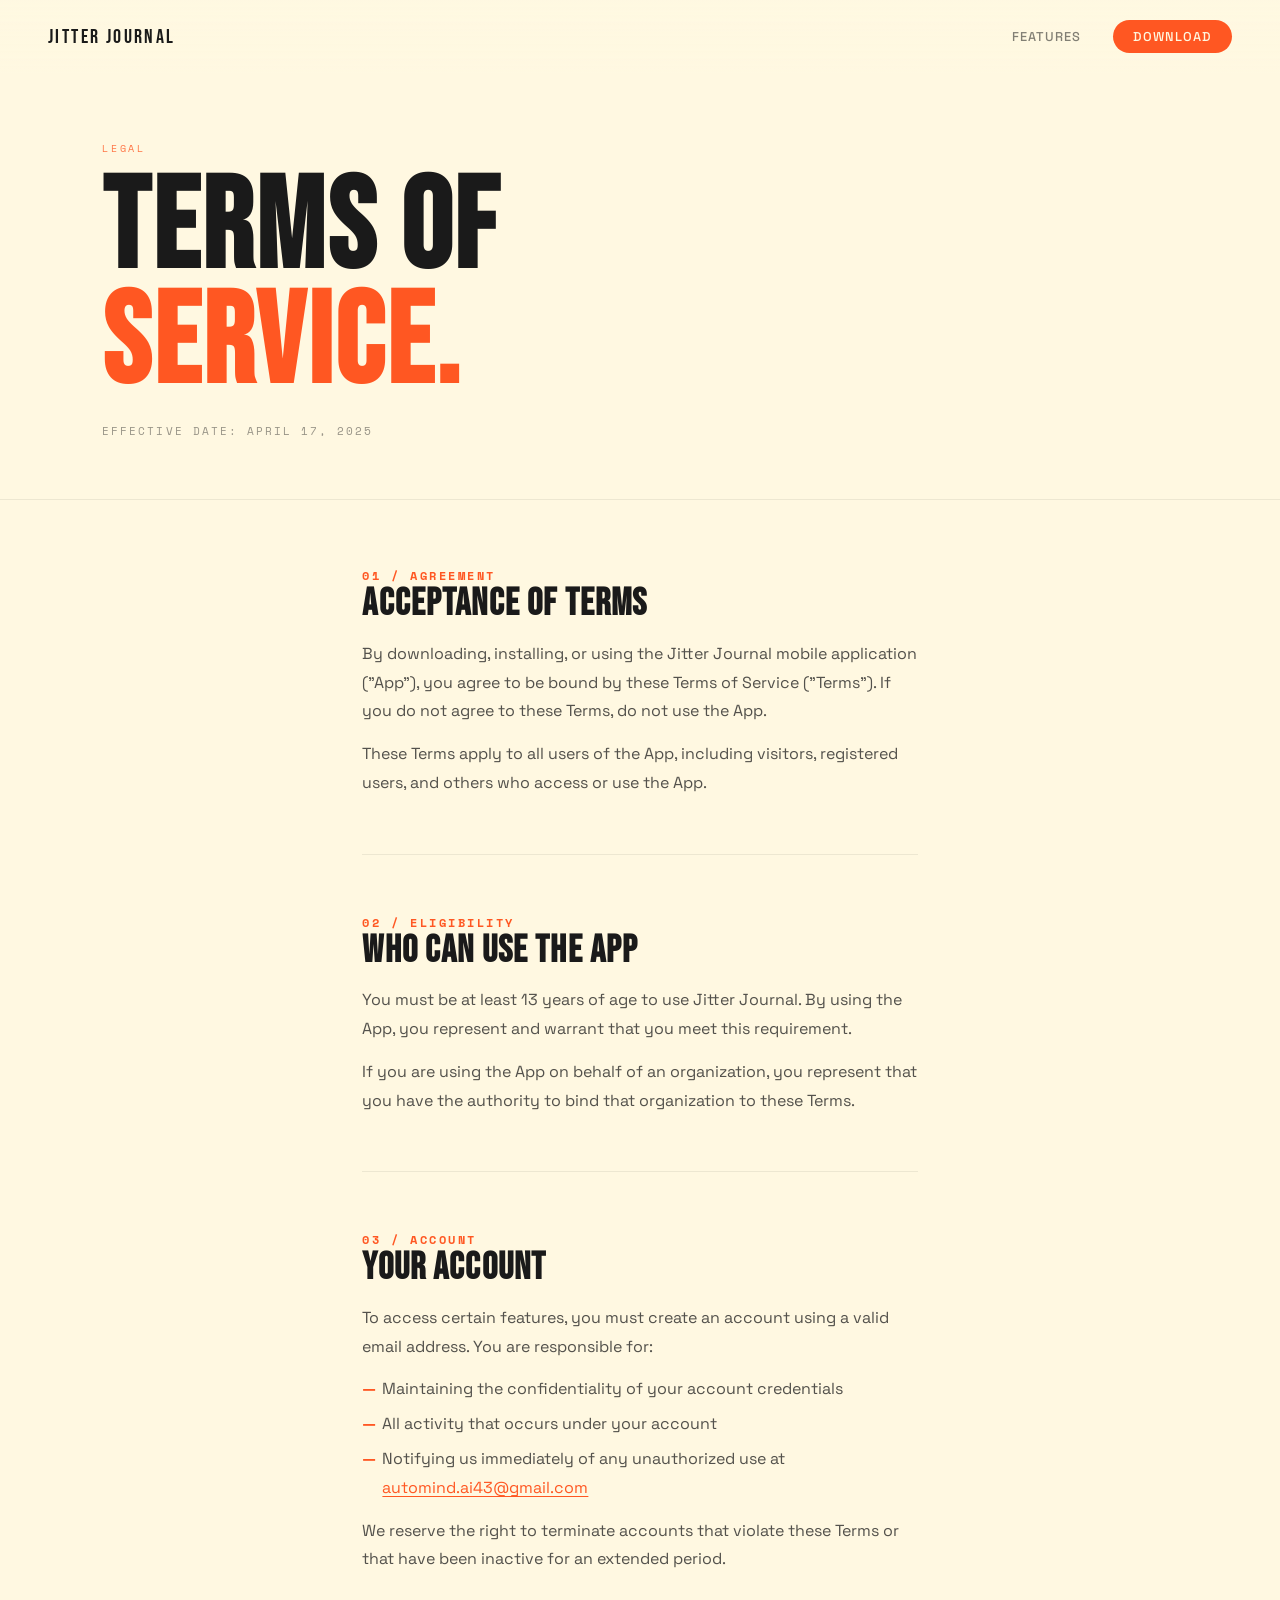
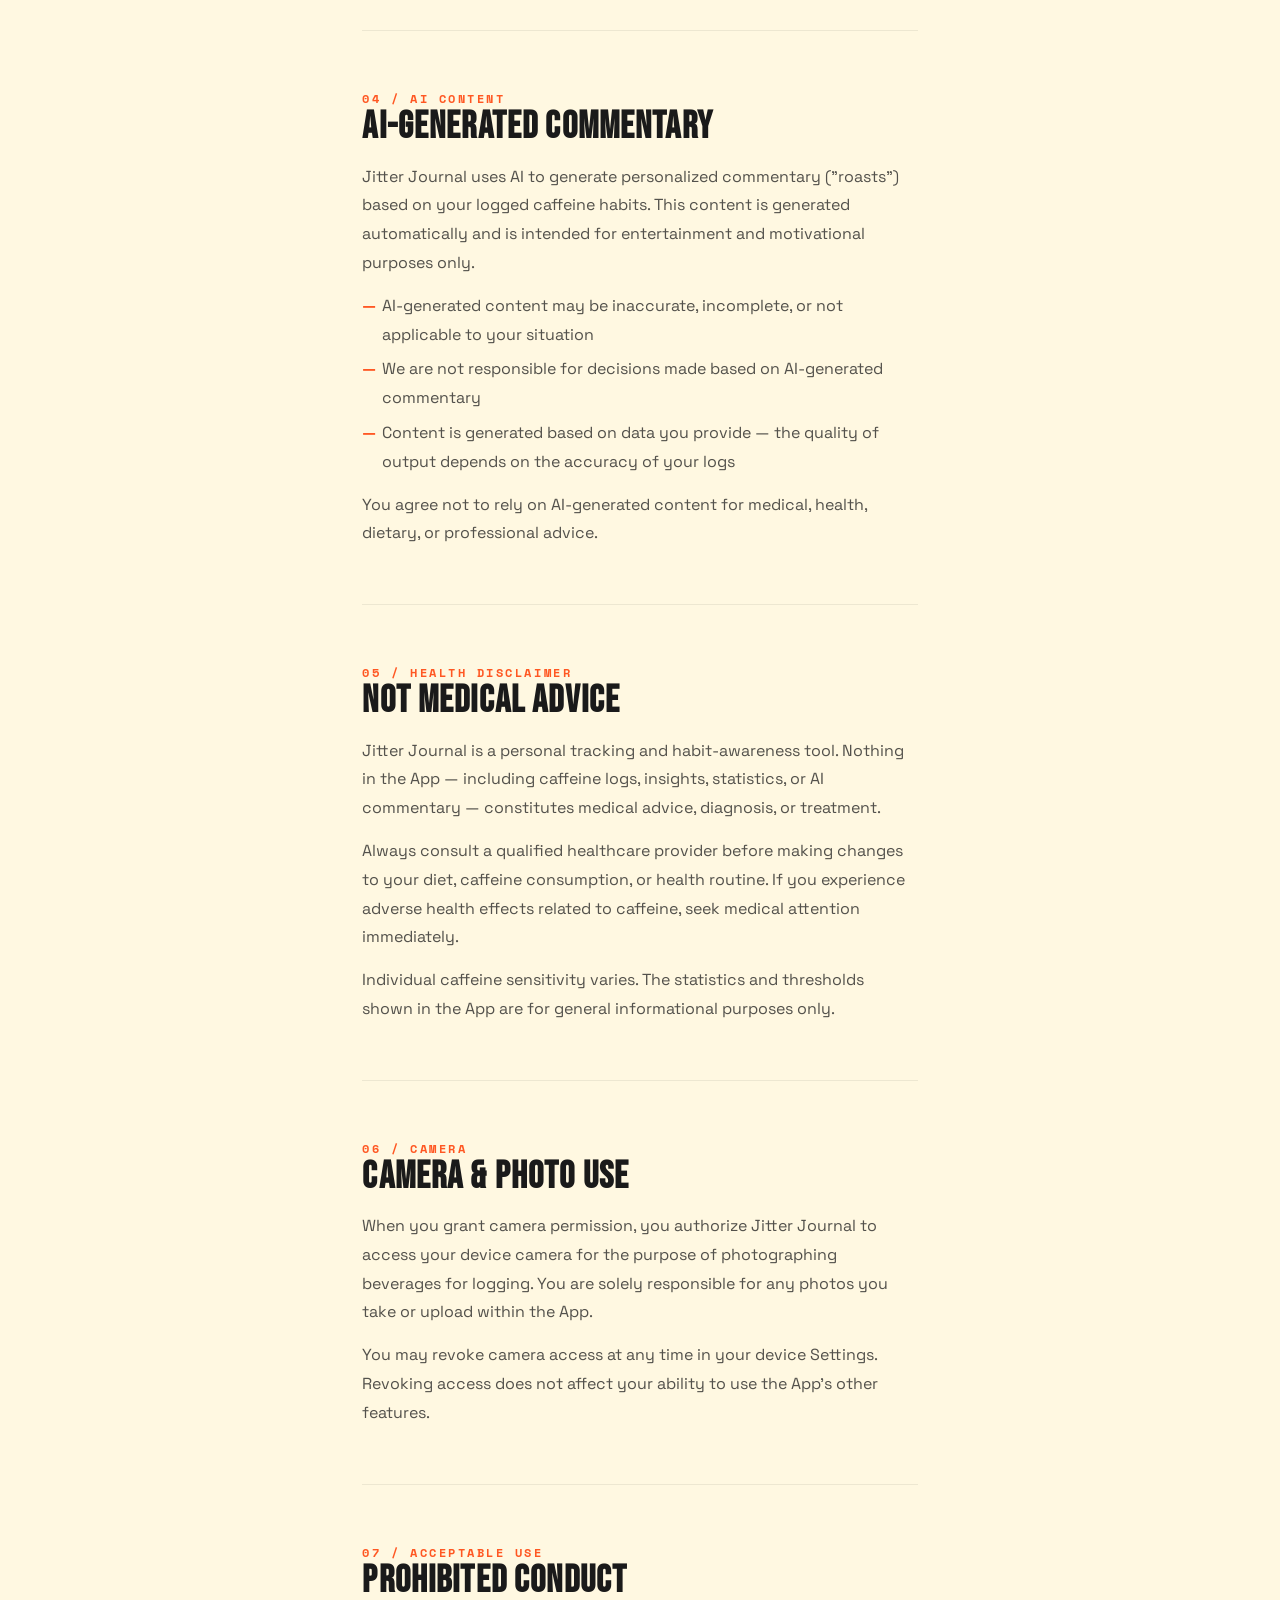
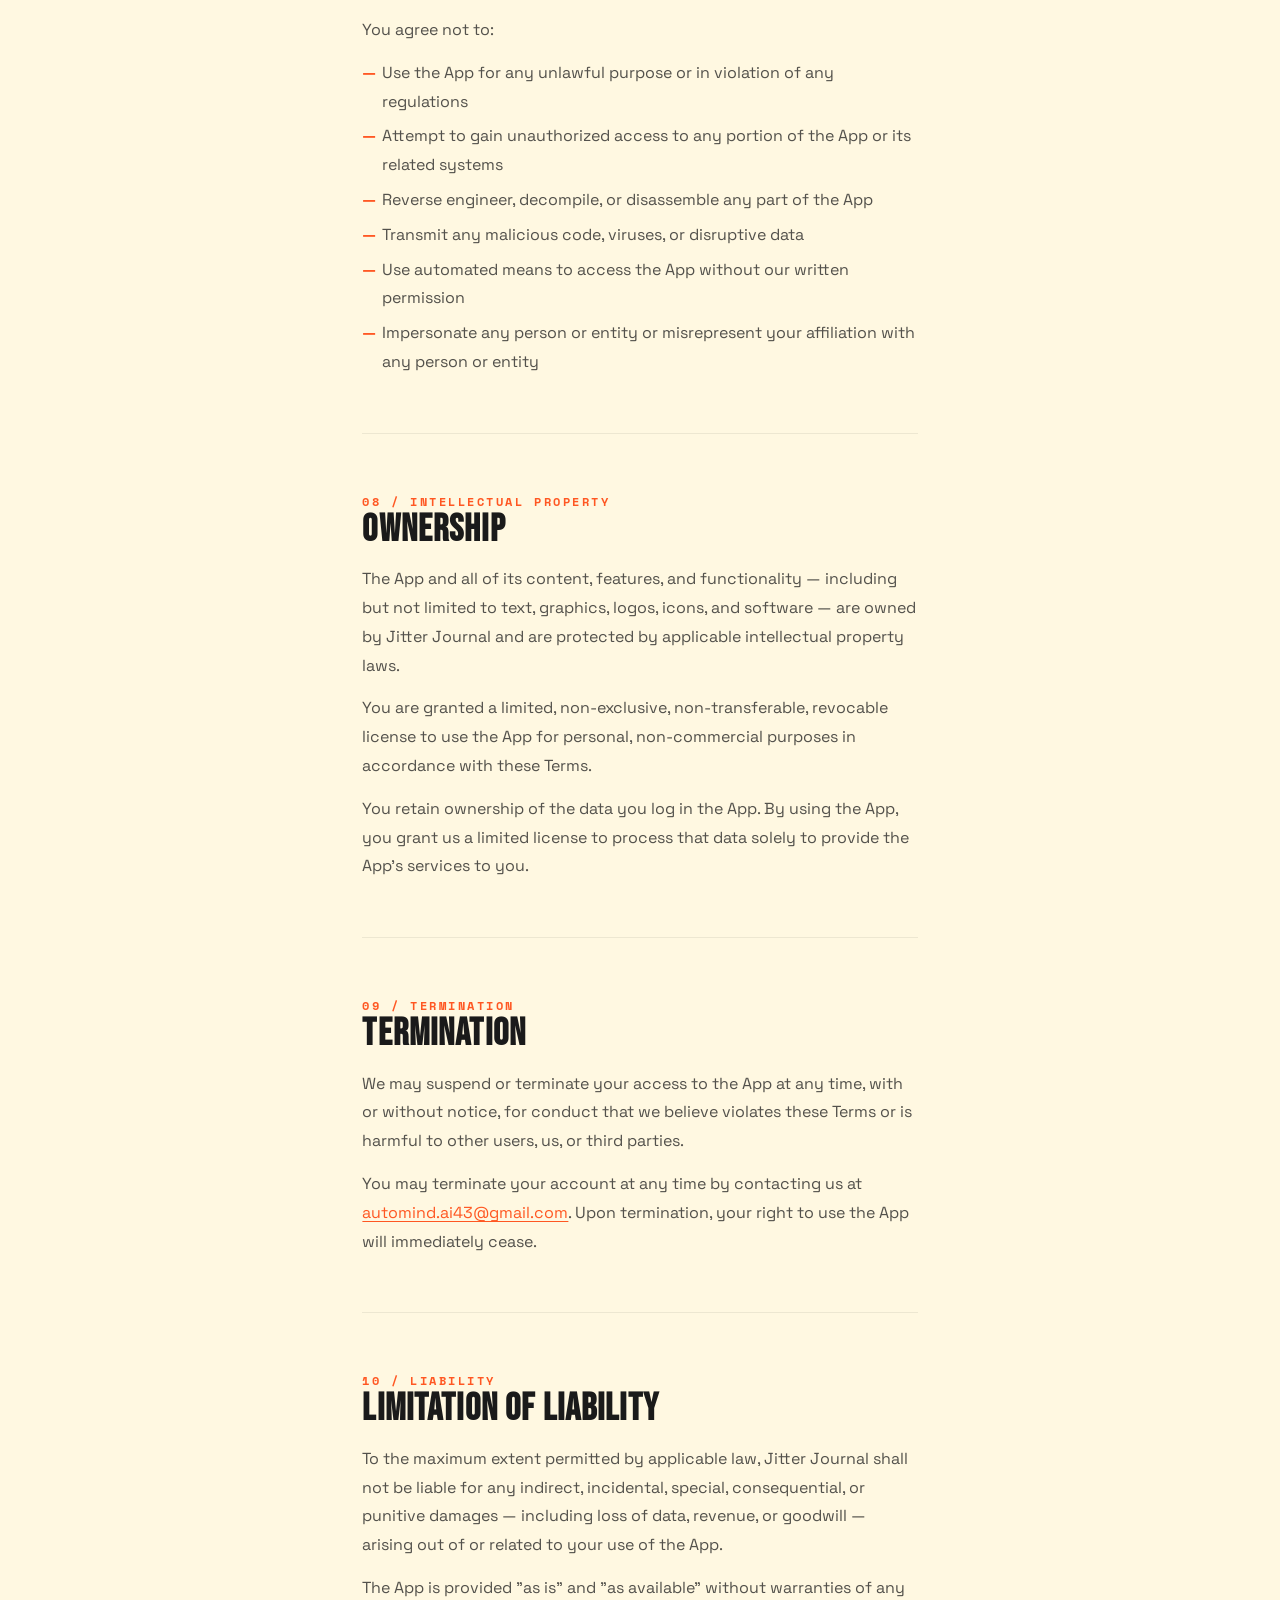
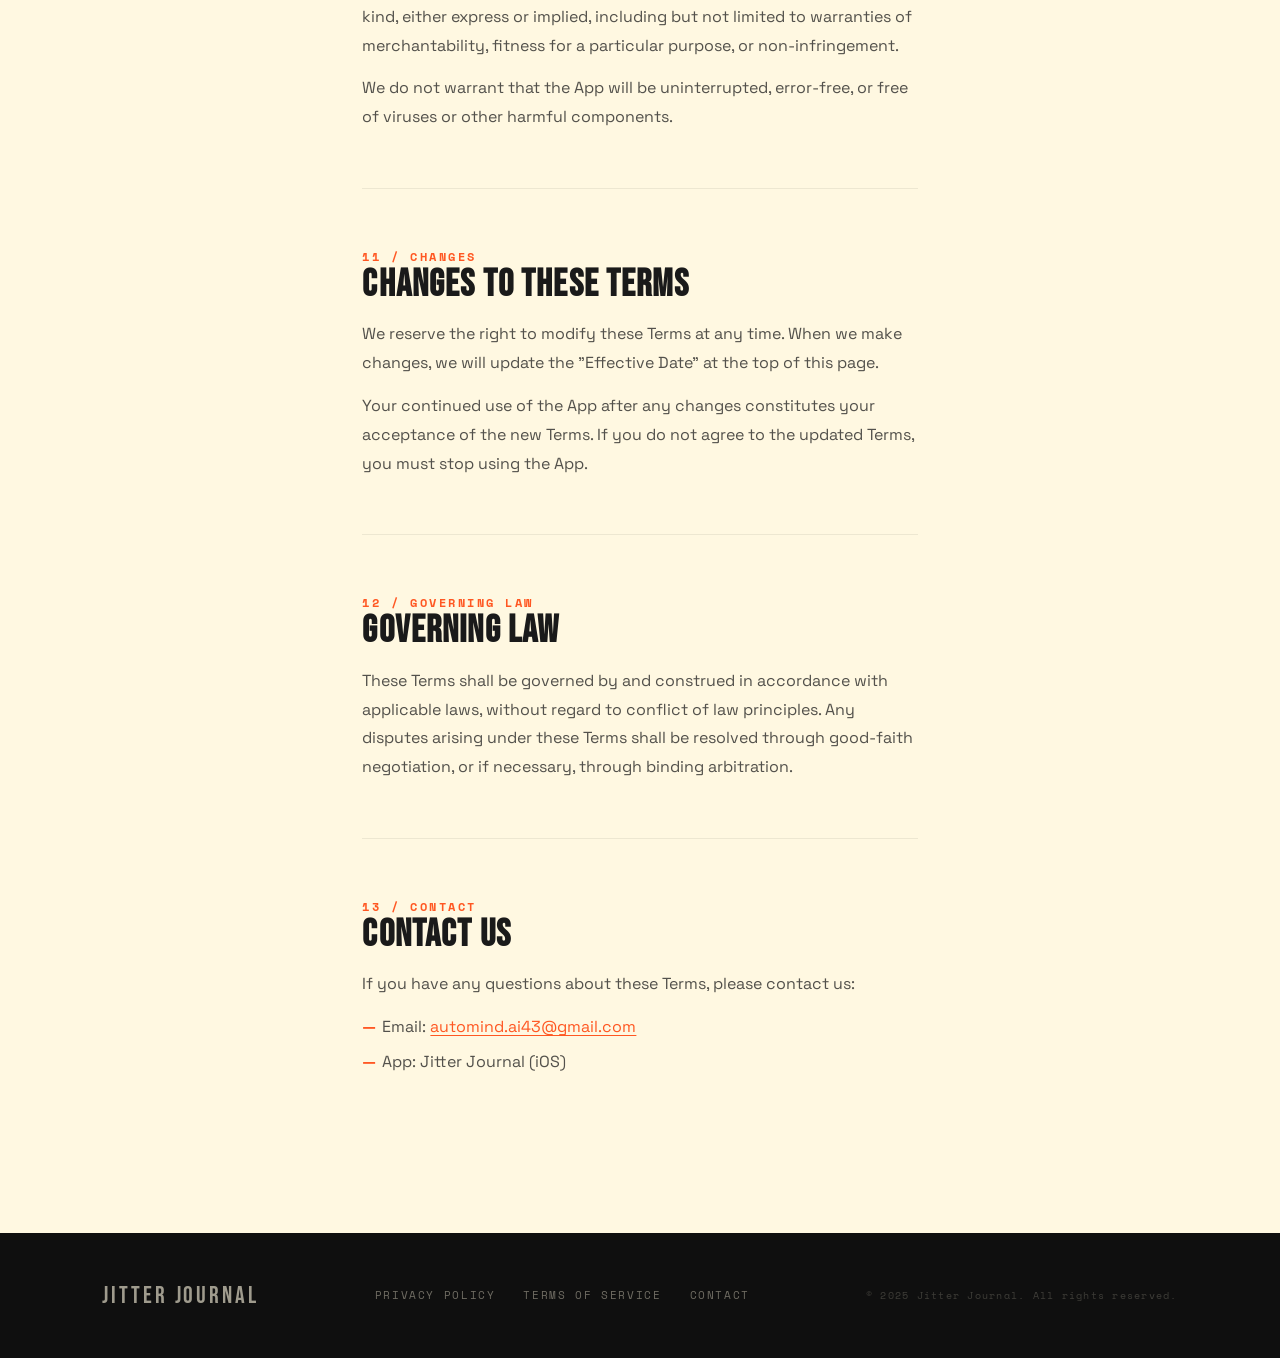
==== terms.html @ f7d52206 "Initial commit: Jitter Journal scroll-driven landing page Co-Authored-By: Claude Sonnet 4.6 <noreply" ====
<!DOCTYPE html>
<html lang="en">
<head>
  <meta charset="UTF-8" />
  <meta name="viewport" content="width=device-width, initial-scale=1.0" />
  <title>Terms of Service — Jitter Journal</title>
  <meta name="description" content="Jitter Journal Terms of Service" />
  <link rel="icon" href="https://raw.githubusercontent.com/google/material-design-icons/master/png/maps/local_cafe/materialicons/48dp/2x/baseline_local_cafe_black_48dp.png" />
  <link rel="preconnect" href="https://fonts.googleapis.com" />
  <link rel="preconnect" href="https://fonts.gstatic.com" crossorigin />
  <link href="https://fonts.googleapis.com/css2?family=Bebas+Neue&family=Space+Grotesk:wght@300;400;500;600&family=Space+Mono:wght@400;700&display=swap" rel="stylesheet" />
  <link rel="stylesheet" href="css/style.css" />
  <style>
    body {
      background: var(--bg-light);
      color: var(--text-dark);
      min-height: 100vh;
    }

    .legal-hero {
      background: var(--bg-light);
      padding: 140px 8vw 60px;
      border-bottom: 1px solid rgba(26,26,26,0.08);
    }
    .legal-hero .section-label {
      color: var(--accent);
    }
    .legal-hero-heading {
      font-family: var(--font-display);
      font-size: clamp(4rem, 10vw, 9rem);
      line-height: 0.9;
      letter-spacing: 0.02em;
      color: var(--text-dark);
      margin: 12px 0 20px;
    }
    .legal-hero-heading .accent {
      color: var(--accent);
    }
    .legal-effective {
      font-family: var(--font-mono);
      font-size: 0.7rem;
      letter-spacing: 0.18em;
      text-transform: uppercase;
      color: rgba(26,26,26,0.45);
    }

    .legal-body {
      max-width: 760px;
      margin: 0 auto;
      padding: 64px 8vw 100px;
    }

    .legal-section {
      margin-bottom: 56px;
    }
    .legal-section-title {
      font-family: var(--font-mono);
      font-size: 0.72rem;
      font-weight: 700;
      letter-spacing: 0.22em;
      text-transform: uppercase;
      color: var(--accent);
      margin-bottom: 16px;
    }
    .legal-section h2 {
      font-family: var(--font-display);
      font-size: clamp(1.8rem, 3vw, 2.6rem);
      letter-spacing: 0.03em;
      color: var(--text-dark);
      margin-bottom: 16px;
      line-height: 1;
    }
    .legal-section p {
      font-family: var(--font-body);
      font-size: 1rem;
      font-weight: 400;
      line-height: 1.8;
      color: rgba(26,26,26,0.75);
      margin-bottom: 14px;
    }
    .legal-section p:last-child {
      margin-bottom: 0;
    }
    .legal-section ul {
      list-style: none;
      padding: 0;
      margin: 0 0 14px;
    }
    .legal-section ul li {
      font-family: var(--font-body);
      font-size: 1rem;
      line-height: 1.8;
      color: rgba(26,26,26,0.75);
      padding-left: 20px;
      position: relative;
      margin-bottom: 6px;
    }
    .legal-section ul li::before {
      content: '—';
      position: absolute;
      left: 0;
      color: var(--accent);
      font-weight: 700;
    }
    .legal-section a {
      color: var(--accent);
      text-decoration: underline;
      text-underline-offset: 3px;
    }
    .legal-divider {
      border: none;
      border-top: 1px solid rgba(26,26,26,0.08);
      margin: 56px 0;
    }

    /* Override header for light page */
    .site-header {
      background: linear-gradient(to bottom, rgba(255,248,225,0.95) 0%, rgba(255,248,225,0.7) 100%);
    }
    .nav-logo { color: var(--text-dark); opacity: 1; }
    .nav-links a { color: rgba(26,26,26,0.55); }
    .nav-links a:hover { color: var(--text-dark); }
  </style>
</head>
<body>

  <header class="site-header">
    <nav>
      <a href="index.html" style="text-decoration:none;">
        <span class="nav-logo">JITTER JOURNAL</span>
      </a>
      <div class="nav-links">
        <a href="index.html#features">Features</a>
        <a href="index.html#download" class="nav-cta">Download</a>
      </div>
    </nav>
  </header>

  <div class="legal-hero">
    <span class="section-label">Legal</span>
    <h1 class="legal-hero-heading">TERMS OF<br><span class="accent">SERVICE.</span></h1>
    <p class="legal-effective">Effective Date: April 17, 2025</p>
  </div>

  <div class="legal-body">

    <div class="legal-section">
      <span class="legal-section-title">01 / Agreement</span>
      <h2>ACCEPTANCE OF TERMS</h2>
      <p>By downloading, installing, or using the Jitter Journal mobile application ("App"), you agree to be bound by these Terms of Service ("Terms"). If you do not agree to these Terms, do not use the App.</p>
      <p>These Terms apply to all users of the App, including visitors, registered users, and others who access or use the App.</p>
    </div>

    <hr class="legal-divider" />

    <div class="legal-section">
      <span class="legal-section-title">02 / Eligibility</span>
      <h2>WHO CAN USE THE APP</h2>
      <p>You must be at least 13 years of age to use Jitter Journal. By using the App, you represent and warrant that you meet this requirement.</p>
      <p>If you are using the App on behalf of an organization, you represent that you have the authority to bind that organization to these Terms.</p>
    </div>

    <hr class="legal-divider" />

    <div class="legal-section">
      <span class="legal-section-title">03 / Account</span>
      <h2>YOUR ACCOUNT</h2>
      <p>To access certain features, you must create an account using a valid email address. You are responsible for:</p>
      <ul>
        <li>Maintaining the confidentiality of your account credentials</li>
        <li>All activity that occurs under your account</li>
        <li>Notifying us immediately of any unauthorized use at <a href="mailto:automind.ai43@gmail.com">automind.ai43@gmail.com</a></li>
      </ul>
      <p>We reserve the right to terminate accounts that violate these Terms or that have been inactive for an extended period.</p>
    </div>

    <hr class="legal-divider" />

    <div class="legal-section">
      <span class="legal-section-title">04 / AI Content</span>
      <h2>AI-GENERATED COMMENTARY</h2>
      <p>Jitter Journal uses AI to generate personalized commentary ("roasts") based on your logged caffeine habits. This content is generated automatically and is intended for entertainment and motivational purposes only.</p>
      <ul>
        <li>AI-generated content may be inaccurate, incomplete, or not applicable to your situation</li>
        <li>We are not responsible for decisions made based on AI-generated commentary</li>
        <li>Content is generated based on data you provide — the quality of output depends on the accuracy of your logs</li>
      </ul>
      <p>You agree not to rely on AI-generated content for medical, health, dietary, or professional advice.</p>
    </div>

    <hr class="legal-divider" />

    <div class="legal-section">
      <span class="legal-section-title">05 / Health Disclaimer</span>
      <h2>NOT MEDICAL ADVICE</h2>
      <p>Jitter Journal is a personal tracking and habit-awareness tool. Nothing in the App — including caffeine logs, insights, statistics, or AI commentary — constitutes medical advice, diagnosis, or treatment.</p>
      <p>Always consult a qualified healthcare provider before making changes to your diet, caffeine consumption, or health routine. If you experience adverse health effects related to caffeine, seek medical attention immediately.</p>
      <p>Individual caffeine sensitivity varies. The statistics and thresholds shown in the App are for general informational purposes only.</p>
    </div>

    <hr class="legal-divider" />

    <div class="legal-section">
      <span class="legal-section-title">06 / Camera</span>
      <h2>CAMERA &amp; PHOTO USE</h2>
      <p>When you grant camera permission, you authorize Jitter Journal to access your device camera for the purpose of photographing beverages for logging. You are solely responsible for any photos you take or upload within the App.</p>
      <p>You may revoke camera access at any time in your device Settings. Revoking access does not affect your ability to use the App's other features.</p>
    </div>

    <hr class="legal-divider" />

    <div class="legal-section">
      <span class="legal-section-title">07 / Acceptable Use</span>
      <h2>PROHIBITED CONDUCT</h2>
      <p>You agree not to:</p>
      <ul>
        <li>Use the App for any unlawful purpose or in violation of any regulations</li>
        <li>Attempt to gain unauthorized access to any portion of the App or its related systems</li>
        <li>Reverse engineer, decompile, or disassemble any part of the App</li>
        <li>Transmit any malicious code, viruses, or disruptive data</li>
        <li>Use automated means to access the App without our written permission</li>
        <li>Impersonate any person or entity or misrepresent your affiliation with any person or entity</li>
      </ul>
    </div>

    <hr class="legal-divider" />

    <div class="legal-section">
      <span class="legal-section-title">08 / Intellectual Property</span>
      <h2>OWNERSHIP</h2>
      <p>The App and all of its content, features, and functionality — including but not limited to text, graphics, logos, icons, and software — are owned by Jitter Journal and are protected by applicable intellectual property laws.</p>
      <p>You are granted a limited, non-exclusive, non-transferable, revocable license to use the App for personal, non-commercial purposes in accordance with these Terms.</p>
      <p>You retain ownership of the data you log in the App. By using the App, you grant us a limited license to process that data solely to provide the App's services to you.</p>
    </div>

    <hr class="legal-divider" />

    <div class="legal-section">
      <span class="legal-section-title">09 / Termination</span>
      <h2>TERMINATION</h2>
      <p>We may suspend or terminate your access to the App at any time, with or without notice, for conduct that we believe violates these Terms or is harmful to other users, us, or third parties.</p>
      <p>You may terminate your account at any time by contacting us at <a href="mailto:automind.ai43@gmail.com">automind.ai43@gmail.com</a>. Upon termination, your right to use the App will immediately cease.</p>
    </div>

    <hr class="legal-divider" />

    <div class="legal-section">
      <span class="legal-section-title">10 / Liability</span>
      <h2>LIMITATION OF LIABILITY</h2>
      <p>To the maximum extent permitted by applicable law, Jitter Journal shall not be liable for any indirect, incidental, special, consequential, or punitive damages — including loss of data, revenue, or goodwill — arising out of or related to your use of the App.</p>
      <p>The App is provided "as is" and "as available" without warranties of any kind, either express or implied, including but not limited to warranties of merchantability, fitness for a particular purpose, or non-infringement.</p>
      <p>We do not warrant that the App will be uninterrupted, error-free, or free of viruses or other harmful components.</p>
    </div>

    <hr class="legal-divider" />

    <div class="legal-section">
      <span class="legal-section-title">11 / Changes</span>
      <h2>CHANGES TO THESE TERMS</h2>
      <p>We reserve the right to modify these Terms at any time. When we make changes, we will update the "Effective Date" at the top of this page.</p>
      <p>Your continued use of the App after any changes constitutes your acceptance of the new Terms. If you do not agree to the updated Terms, you must stop using the App.</p>
    </div>

    <hr class="legal-divider" />

    <div class="legal-section">
      <span class="legal-section-title">12 / Governing Law</span>
      <h2>GOVERNING LAW</h2>
      <p>These Terms shall be governed by and construed in accordance with applicable laws, without regard to conflict of law principles. Any disputes arising under these Terms shall be resolved through good-faith negotiation, or if necessary, through binding arbitration.</p>
    </div>

    <hr class="legal-divider" />

    <div class="legal-section">
      <span class="legal-section-title">13 / Contact</span>
      <h2>CONTACT US</h2>
      <p>If you have any questions about these Terms, please contact us:</p>
      <ul>
        <li>Email: <a href="mailto:automind.ai43@gmail.com">automind.ai43@gmail.com</a></li>
        <li>App: Jitter Journal (iOS)</li>
      </ul>
    </div>

  </div>

  <footer class="site-footer">
    <div class="footer-inner">
      <span class="footer-logo">JITTER JOURNAL</span>
      <div class="footer-links">
        <a href="privacy.html">Privacy Policy</a>
        <a href="terms.html">Terms of Service</a>
        <a href="mailto:automind.ai43@gmail.com">Contact</a>
      </div>
      <span class="footer-copy">© 2025 Jitter Journal. All rights reserved.</span>
    </div>
  </footer>

</body>
</html>
---- css/style.css ----
/* ============================================================
   JITTER JOURNAL — Scroll-Driven Landing Page
   ============================================================ */

:root {
  --bg-dark:    #1A1A1A;
  --bg-light:   #FFF8E1;
  --accent:     #FF5722;
  --text-light: #FFF8E1;
  --text-dark:  #1A1A1A;
  --text-muted: rgba(255,248,225,0.5);
  --font-display: 'Bebas Neue', sans-serif;
  --font-body:    'Space Grotesk', sans-serif;
  --font-mono:    'Space Mono', monospace;
}

*, *::before, *::after { box-sizing: border-box; margin: 0; padding: 0; }

html {
  background: var(--bg-dark);
  color: var(--text-light);
}

body {
  font-family: var(--font-body);
  background: var(--bg-dark);
  overflow-x: hidden;
}

/* ============================================================
   LOADER
   ============================================================ */
#loader {
  position: fixed;
  inset: 0;
  z-index: 1000;
  background: var(--bg-dark);
  display: flex;
  flex-direction: column;
  align-items: center;
  justify-content: center;
  gap: 24px;
  transition: opacity 0.6s ease, visibility 0.6s ease;
}
#loader.hidden {
  opacity: 0;
  visibility: hidden;
  pointer-events: none;
}
.loader-brand {
  font-family: var(--font-display);
  font-size: 2.5rem;
  letter-spacing: 0.15em;
  color: var(--text-light);
}
.loader-track {
  width: 240px;
  height: 2px;
  background: rgba(255,248,225,0.15);
  border-radius: 2px;
  overflow: hidden;
}
#loader-bar {
  height: 100%;
  width: 0%;
  background: var(--accent);
  border-radius: 2px;
  transition: width 0.1s linear;
}
#loader-percent {
  font-family: var(--font-mono);
  font-size: 0.7rem;
  letter-spacing: 0.2em;
  color: var(--text-muted);
}

/* ============================================================
   FIXED HEADER
   ============================================================ */
.site-header {
  position: fixed;
  top: 0;
  left: 0;
  right: 0;
  z-index: 100;
  padding: 20px 48px;
  background: linear-gradient(to bottom, rgba(255,248,225,0.35) 0%, transparent 100%);
}
.site-header nav {
  display: flex;
  align-items: center;
  justify-content: space-between;
}
.nav-logo {
  font-family: var(--font-display);
  font-size: 1.25rem;
  letter-spacing: 0.12em;
  color: var(--text-dark);
  opacity: 0.85;
}
.nav-links {
  display: flex;
  align-items: center;
  gap: 32px;
}
.nav-links a {
  font-family: var(--font-body);
  font-size: 0.8rem;
  font-weight: 500;
  letter-spacing: 0.08em;
  text-transform: uppercase;
  color: rgba(26, 26, 26, 0.65);
  text-decoration: none;
  transition: color 0.2s;
}
.nav-links a:hover { color: var(--text-dark); }
.nav-cta {
  background: var(--accent) !important;
  color: var(--text-light) !important;
  padding: 8px 20px;
  border-radius: 100px;
  opacity: 1 !important;
  transition: transform 0.2s, box-shadow 0.2s !important;
}
.nav-cta:hover {
  transform: translateY(-1px);
  box-shadow: 0 6px 20px rgba(255,87,34,0.4);
}

/* ============================================================
   HERO STANDALONE
   ============================================================ */
.hero-standalone {
  position: relative;
  height: 100vh;
  background: var(--bg-dark);
  display: flex;
  align-items: center;
  padding: 0 8vw;
  overflow: hidden;
  z-index: 10;
}

/* Subtle noise texture on hero */
.hero-standalone::before {
  content: '';
  position: absolute;
  inset: 0;
  background-image: url("data:image/svg+xml,%3Csvg viewBox='0 0 256 256' xmlns='http://www.w3.org/2000/svg'%3E%3Cfilter id='noise'%3E%3CfeTurbulence type='fractalNoise' baseFrequency='0.9' numOctaves='4' stitchTiles='stitch'/%3E%3C/filter%3E%3Crect width='100%25' height='100%25' filter='url(%23noise)' opacity='0.05'/%3E%3C/svg%3E");
  opacity: 0.04;
  pointer-events: none;
}

.hero-content { position: relative; z-index: 2; }

.hero-heading {
  font-family: var(--font-display);
  font-size: clamp(7rem, 18vw, 18rem);
  line-height: 0.88;
  letter-spacing: 0.02em;
  color: var(--text-light);
  margin: 16px 0 28px;
}
.hero-heading .accent { color: var(--accent); display: block; }
.hero-word { display: block; overflow: hidden; }

.hero-tagline {
  font-family: var(--font-body);
  font-size: clamp(1rem, 2vw, 1.4rem);
  font-weight: 300;
  color: var(--text-muted);
  letter-spacing: 0.04em;
}
.hero-tagline em {
  font-style: italic;
  color: var(--text-light);
}

/* ============================================================
   HERO OVERLAY (fixed, on top of canvas frame 1)
   ============================================================ */
.hero-overlay {
  position: fixed;
  inset: 0;
  z-index: 10;
  display: flex;
  align-items: center;
  padding: 0 8vw;
  pointer-events: none;
  will-change: opacity;
}
/* JITTER reads dark on the light video; JOURNAL stays orange */
.hero-overlay .hero-heading { color: var(--text-dark); }
.hero-overlay .hero-heading .accent { color: var(--accent); }
.hero-overlay .hero-word { overflow: visible; }
.hero-overlay .section-label { color: var(--accent); }
.hero-overlay .hero-tagline { color: rgba(26, 26, 26, 0.65); font-style: normal; }
.hero-overlay .hero-tagline em { color: var(--text-dark); font-style: italic; }

.hero-scroll-indicator {
  position: absolute;
  bottom: 36px;
  left: 8vw;
  display: flex;
  flex-direction: column;
  align-items: flex-start;
  gap: 8px;
  color: var(--text-muted);
  font-family: var(--font-mono);
  font-size: 0.65rem;
  letter-spacing: 0.2em;
  text-transform: uppercase;
  animation: bobIndicator 2s ease-in-out infinite;
}
@keyframes bobIndicator {
  0%, 100% { transform: translateY(0); }
  50% { transform: translateY(6px); }
}

/* ============================================================
   CANVAS
   ============================================================ */
.canvas-wrap {
  position: fixed;
  inset: 0;
  z-index: 1;
}
canvas {
  display: block;
  width: 100%;
  height: 100%;
}

/* ============================================================
   DARK OVERLAY
   ============================================================ */
#dark-overlay {
  position: fixed;
  inset: 0;
  z-index: 2;
  background: rgba(10, 10, 10, 0.92);
  opacity: 0;
  pointer-events: none;
  will-change: opacity;
}

/* ============================================================
   MARQUEE
   ============================================================ */
.marquee-wrap {
  position: fixed;
  bottom: 14vh;
  left: 0;
  right: 0;
  z-index: 5;
  overflow: hidden;
  pointer-events: none;
  opacity: 0;
  will-change: opacity;
}
.marquee-text {
  font-family: var(--font-display);
  font-size: 12vw;
  line-height: 1;
  color: var(--text-light);
  opacity: 0.06;
  white-space: nowrap;
  will-change: transform;
}

/* ============================================================
   SCROLL CONTAINER
   ============================================================ */
#scroll-container {
  position: relative;
  height: 900vh;
  z-index: 3;
}

/* ============================================================
   SCROLL SECTIONS
   ============================================================ */
.scroll-section {
  position: absolute;
  width: 100%;
  min-height: 100vh;
  display: flex;
  align-items: center;
  opacity: 0;
  pointer-events: none;
  will-change: opacity, transform;
}
.scroll-section.visible { pointer-events: auto; }

/* Side alignment zones */
.align-left  { padding-left: 6vw;  padding-right: 52vw; }
.align-left  .section-inner { max-width: 42vw; }

/* Text overlay backdrop */
.section-inner {
  background: rgba(10, 10, 10, 0.75);
  backdrop-filter: blur(14px);
  -webkit-backdrop-filter: blur(14px);
  padding: 32px 40px;
  border-radius: 20px;
  border: 1px solid rgba(255, 248, 225, 0.07);
}

#download .section-inner {
  padding-bottom: 40px;
  overflow: hidden;
}

.section-label {
  display: block;
  font-family: var(--font-mono);
  font-size: 0.65rem;
  letter-spacing: 0.25em;
  text-transform: uppercase;
  color: var(--accent);
  margin-bottom: 16px;
  opacity: 0.8;
}
.section-heading {
  font-family: var(--font-display);
  font-size: clamp(3.5rem, 7vw, 7rem);
  line-height: 0.92;
  letter-spacing: 0.02em;
  color: var(--text-light);
  margin-bottom: 24px;
}
.section-heading .accent { color: var(--accent); }
.section-body {
  font-size: clamp(0.9rem, 1.3vw, 1.1rem);
  font-weight: 400;
  line-height: 1.7;
  color: rgba(255,248,225,0.7);
  margin-bottom: 12px;
  max-width: 36ch;
}
.section-note {
  font-family: var(--font-mono);
  font-size: 0.72rem;
  letter-spacing: 0.12em;
  color: var(--text-muted);
  text-transform: uppercase;
  display: block;
  margin-top: 28px;
  position: relative;
  z-index: 1;
}

/* ============================================================
   STATS SECTION
   ============================================================ */
.section-stats {
  align-items: center;
  justify-content: center;
  padding: 0 6vw;
}
.stats-grid {
  display: flex;
  gap: clamp(40px, 8vw, 120px);
  align-items: flex-start;
  justify-content: center;
  flex-wrap: wrap;
}
.stat {
  text-align: center;
  display: flex;
  flex-direction: column;
  align-items: center;
  gap: 12px;
}
.stat-row {
  display: flex;
  align-items: baseline;
  gap: 4px;
  line-height: 1;
}
.stat-number {
  font-family: var(--font-display);
  font-size: clamp(5rem, 12vw, 11rem);
  line-height: 1;
  color: var(--text-light);
  letter-spacing: 0.02em;
}
.stat-suffix {
  font-family: var(--font-display);
  font-size: clamp(2rem, 4vw, 4rem);
  color: var(--accent);
  letter-spacing: 0.04em;
  align-self: flex-end;
  padding-bottom: 0.1em;
}
.stat-label {
  font-family: var(--font-mono);
  font-size: 0.65rem;
  letter-spacing: 0.18em;
  text-transform: uppercase;
  color: var(--text-muted);
  max-width: 18ch;
  text-align: center;
  line-height: 1.6;
}

/* ============================================================
   CTA SECTION
   ============================================================ */
.cta-button {
  display: flex;
  width: fit-content;
  align-items: center;
  gap: 12px;
  background: var(--accent);
  color: var(--text-light);
  font-family: var(--font-body);
  font-weight: 600;
  font-size: 1rem;
  letter-spacing: 0.03em;
  padding: 16px 32px;
  border-radius: 100px;
  text-decoration: none;
  margin: 12px 0 0;
  transition: transform 0.25s cubic-bezier(0.25,0.46,0.45,0.94),
              box-shadow 0.25s ease;
  position: relative;
  z-index: 0;
  overflow: hidden;
}
.cta-button::before {
  content: '';
  position: absolute;
  inset: 0;
  background: rgba(255,255,255,0.15);
  transform: translateY(101%);
  transition: transform 0.3s ease;
}
.cta-button:hover::before { transform: translateY(0); }
.cta-button:hover {
  transform: translateY(-2px) scale(1.02);
  box-shadow: 0 12px 32px rgba(255,87,34,0.45);
}
.cta-icon { width: 22px; height: 22px; flex-shrink: 0; }

/* ============================================================
   FOOTER
   ============================================================ */
.site-footer {
  position: relative;
  z-index: 10;
  background: #0F0F0F;
  padding: 48px 8vw;
}
.footer-inner {
  display: flex;
  flex-wrap: wrap;
  align-items: center;
  justify-content: space-between;
  gap: 20px;
}
.footer-logo {
  font-family: var(--font-display);
  font-size: 1.5rem;
  letter-spacing: 0.12em;
  color: var(--text-light);
  opacity: 0.6;
}
.footer-links {
  display: flex;
  gap: 28px;
  flex-wrap: wrap;
}
.footer-links a {
  font-family: var(--font-mono);
  font-size: 0.68rem;
  letter-spacing: 0.15em;
  text-transform: uppercase;
  color: rgba(255,248,225,0.4);
  text-decoration: none;
  transition: color 0.2s;
}
.footer-links a:hover { color: var(--accent); }
.footer-copy {
  font-family: var(--font-mono);
  font-size: 0.65rem;
  letter-spacing: 0.12em;
  color: rgba(255,248,225,0.2);
}

/* ============================================================
   MOBILE
   ============================================================ */
@media (max-width: 768px) {
  #scroll-container { height: 550vh; }

  .align-left {
    padding: 0 6vw;
    justify-content: flex-end;
    align-items: flex-end;
    padding-bottom: 10vh;
  }
  .align-left .section-inner {
    max-width: 100%;
    padding: 24px;
  }

  .section-heading { font-size: clamp(3rem, 14vw, 5rem); }

  .site-header { padding: 16px 24px; }
  .nav-links a:not(.nav-cta) { display: none; }

  .stats-grid { gap: 32px; }
  .stat-number { font-size: clamp(4rem, 20vw, 7rem); }

  .marquee-text { font-size: 20vw; }

  .hero-standalone { padding: 0 6vw; }
  .hero-heading { font-size: clamp(5rem, 22vw, 10rem); }
}
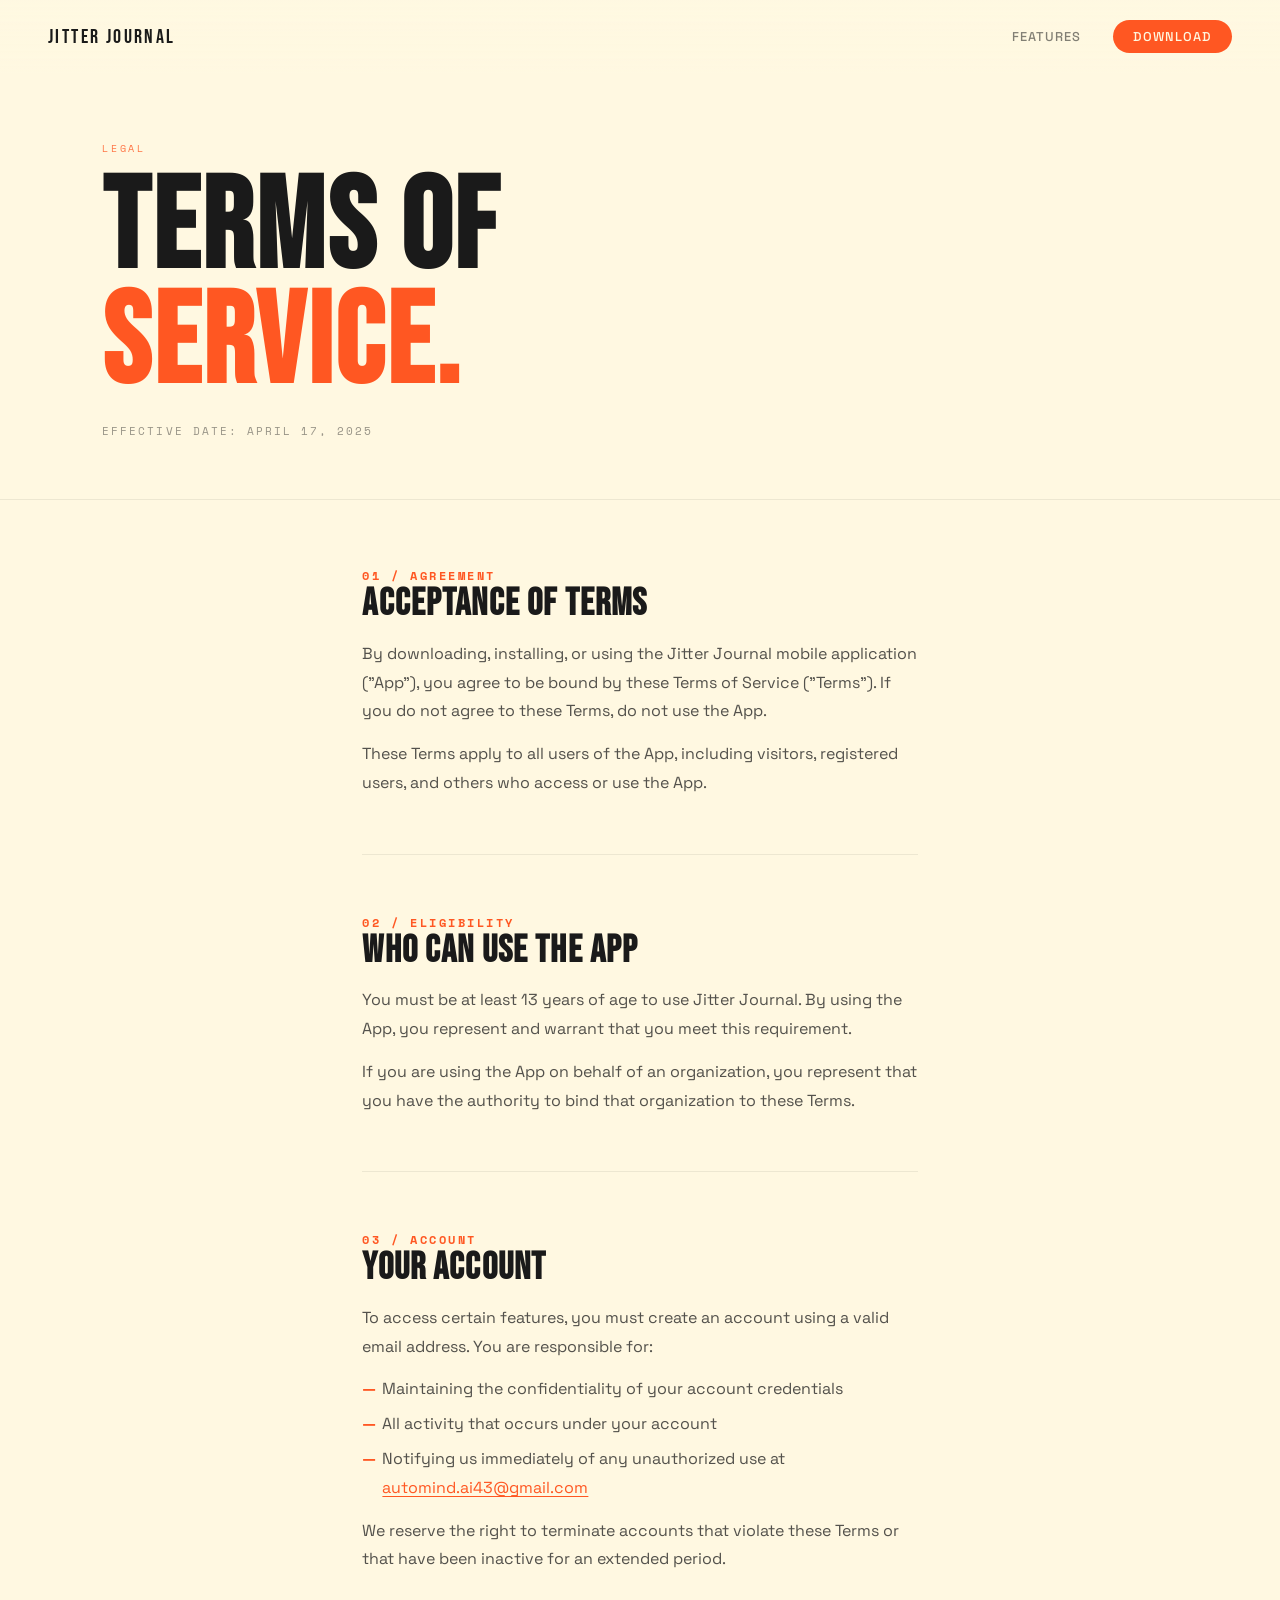
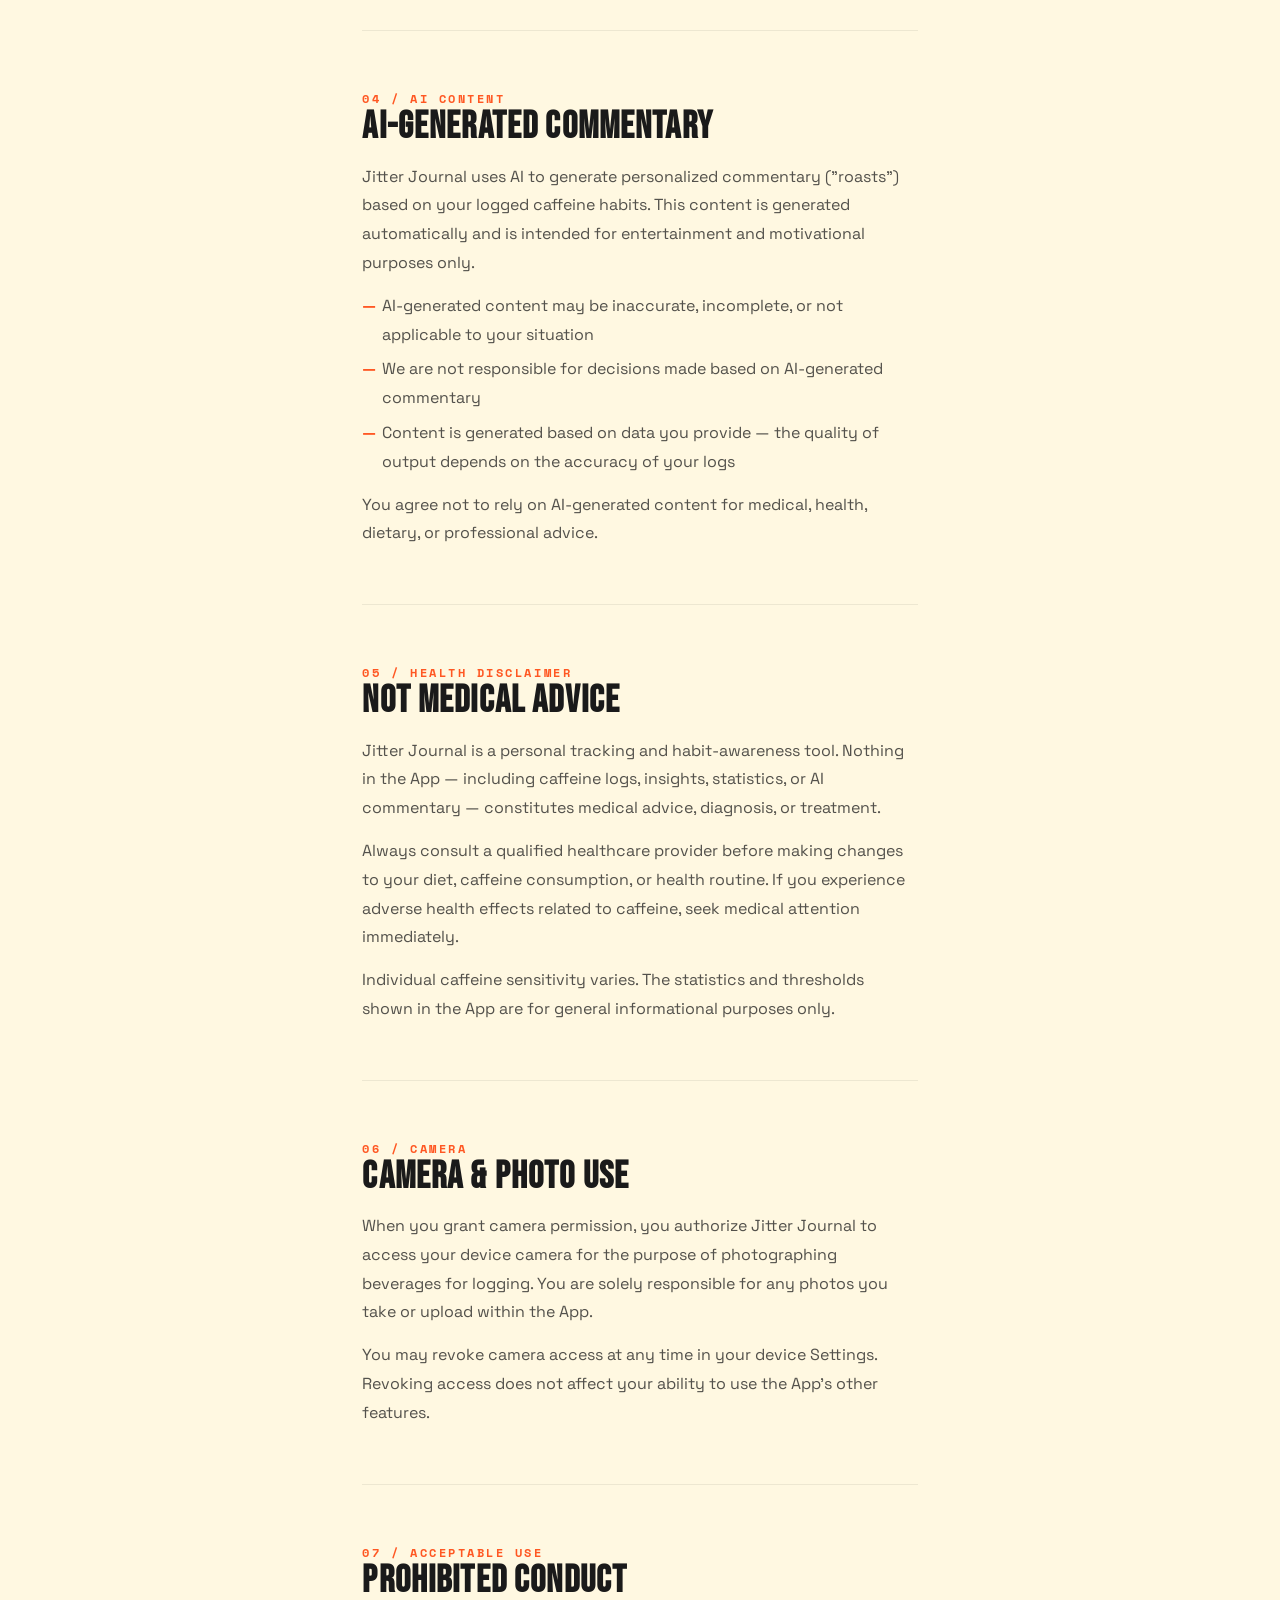
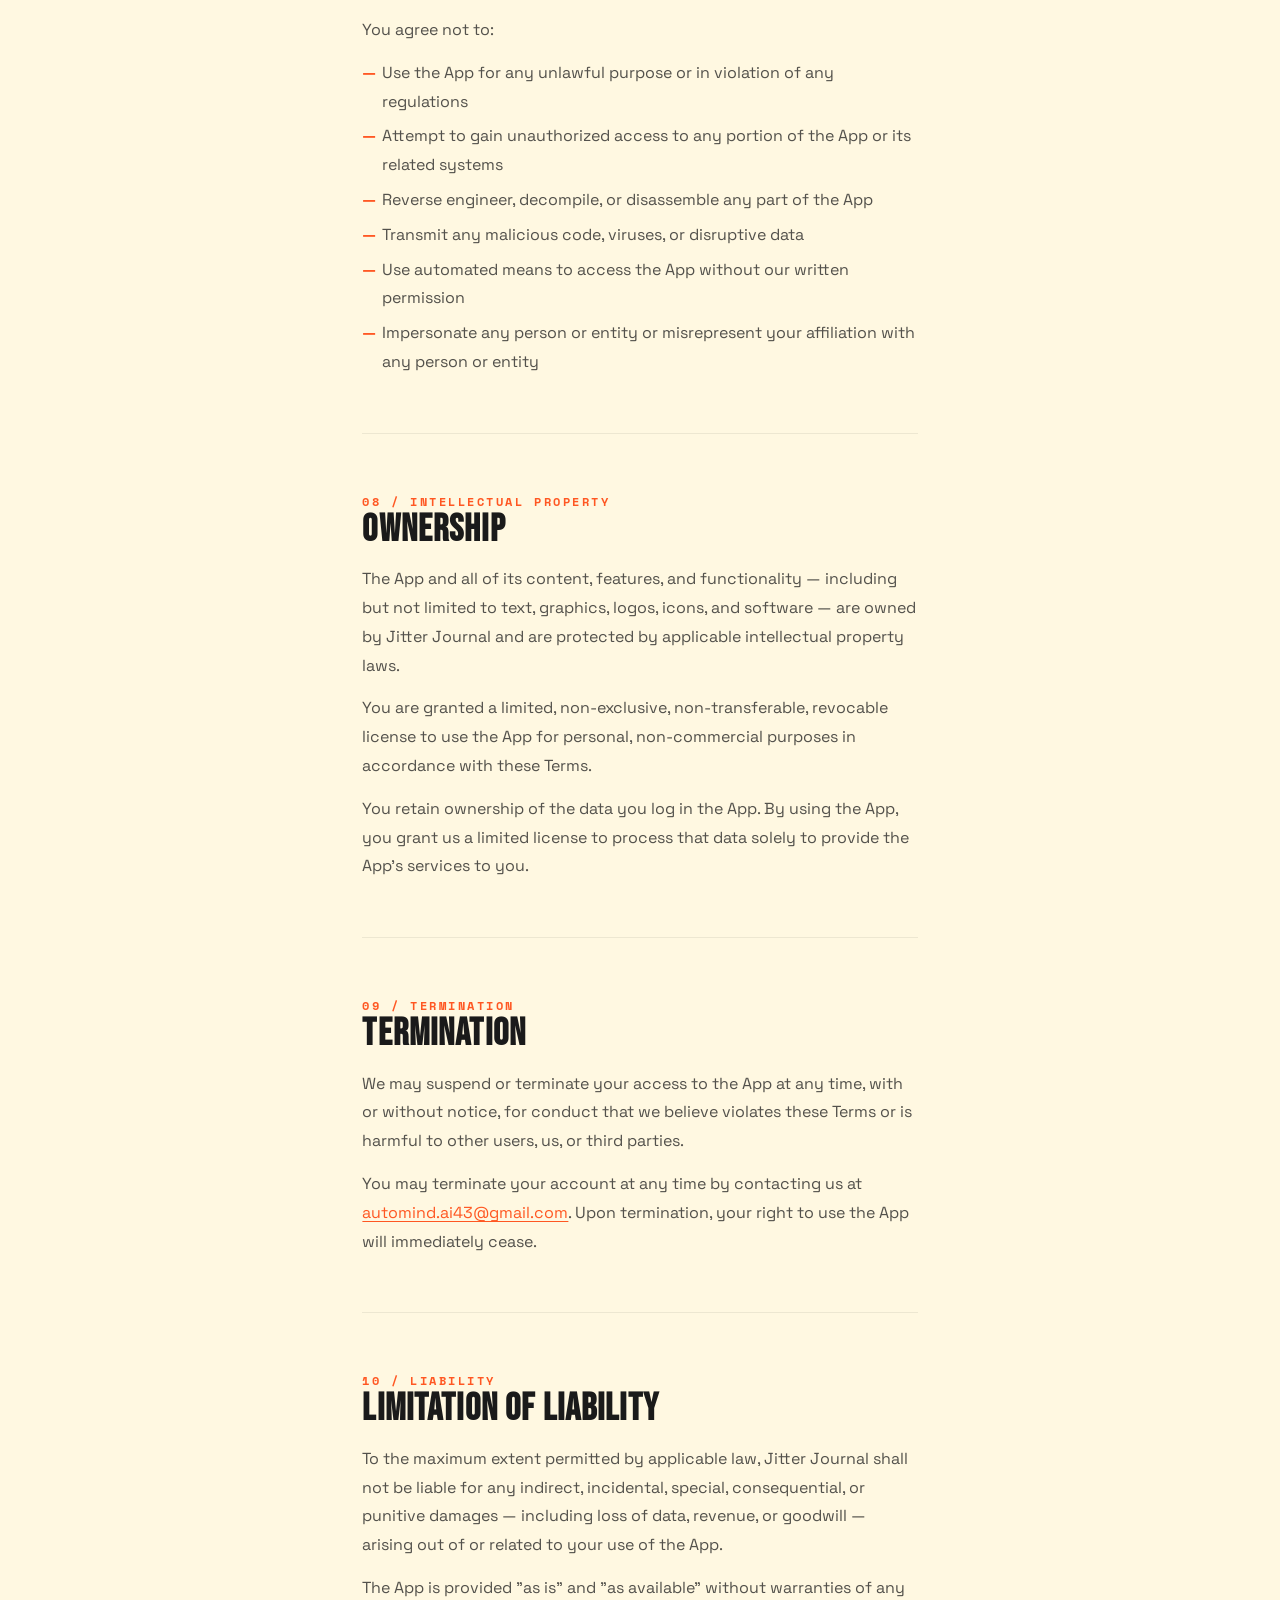
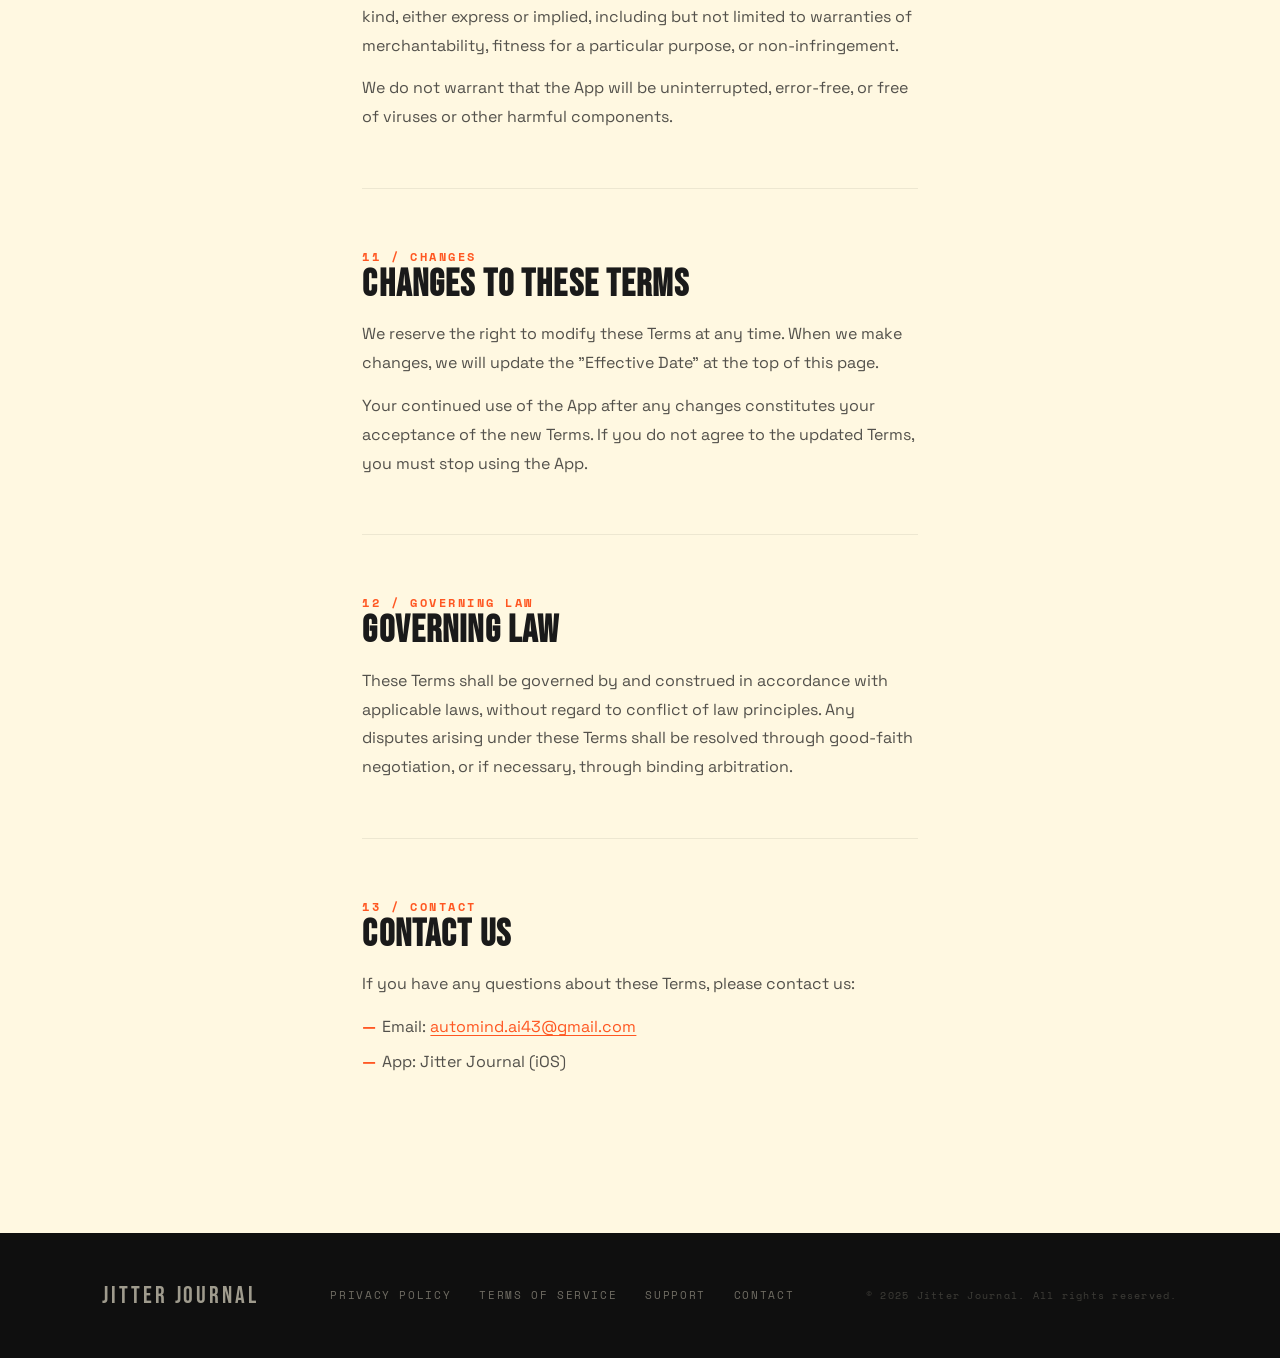
==== commit f7fb6af9: "Add vercel.json clean URLs and support link in footer" ====
--- a/terms.html
+++ b/terms.html
@@ -289,6 +289,7 @@
       <div class="footer-links">
         <a href="privacy.html">Privacy Policy</a>
         <a href="terms.html">Terms of Service</a>
+        <a href="support.html">Support</a>
         <a href="mailto:automind.ai43@gmail.com">Contact</a>
       </div>
       <span class="footer-copy">© 2025 Jitter Journal. All rights reserved.</span>
--- a/css/style.css
+++ b/css/style.css
@@ -307,8 +307,7 @@
 }
 
 #download .section-inner {
-  padding-bottom: 40px;
-  overflow: hidden;
+  padding-bottom: 60px;
 }
 
 .section-label {
@@ -517,4 +516,13 @@
 
   .hero-standalone { padding: 0 6vw; }
   .hero-heading { font-size: clamp(5rem, 22vw, 10rem); }
-}
+
+  .hero-overlay { padding: 0 6vw; }
+  .hero-scroll-indicator { left: 6vw; }
+
+  .stats-grid { flex-direction: column; align-items: center; }
+
+  .cta-button { width: 100%; justify-content: center; }
+
+  #download .section-inner { padding-bottom: 80px; }
+}
